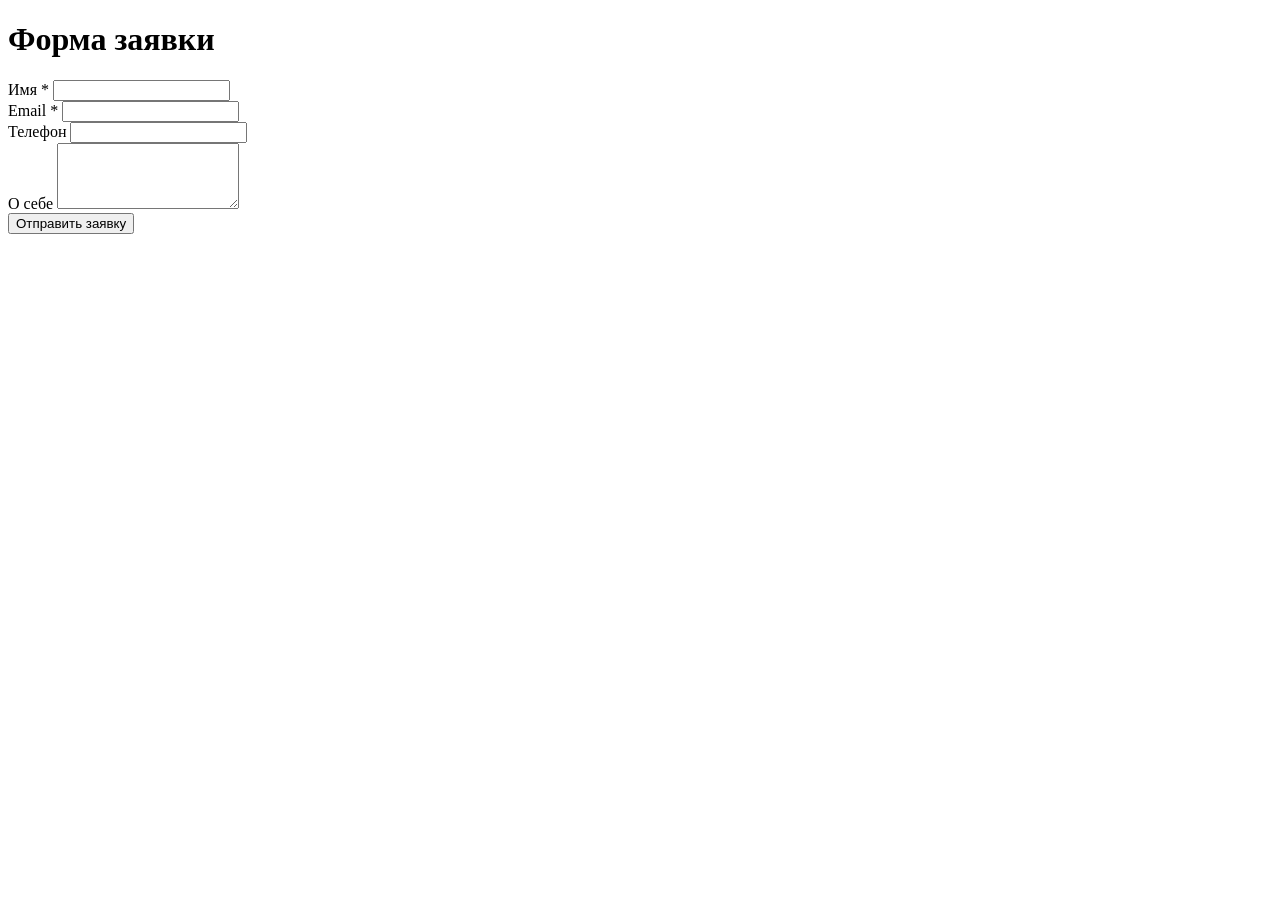
==== index.html @ bee7557e "Update and rename index.php to index.html" ====
<!DOCTYPE html>
<html lang="ru">
<head>
    <meta charset="UTF-8">
    <title>Регистрация</title>
    <link rel="stylesheet" href="css/style.css">
</head>
<body>
    <div class="container">
        <h1>Форма заявки</h1>
        <form id="applicationForm" action="process.php" method="POST">
            <div class="form-group">
                <label for="name">Имя *</label>
                <input type="text" id="name" name="name" required minlength="2">
                <span class="error" id="name-error"></span>
            </div>
            <div class="form-group">
                <label for="email">Email *</label>
                <input type="email" id="email" name="email" required>
                <span class="error" id="email-error"></span>
            </div>
            <div class="form-group">
                <label for="phone">Телефон</label>
                <input type="text" id="phone" name="phone">
                <span class="error" id="phone-error"></span>
            </div>
            <div class="form-group">
                <label for="bio">О себе</label>
                <textarea id="bio" name="bio" rows="4"></textarea>
            </div>
            <button type="submit" id="submitBtn">Отправить заявку</button>
        </form>
        <div id="formMessage"></div>
    </div>
    <script src="js/script.js"></script>
</body>
</html>
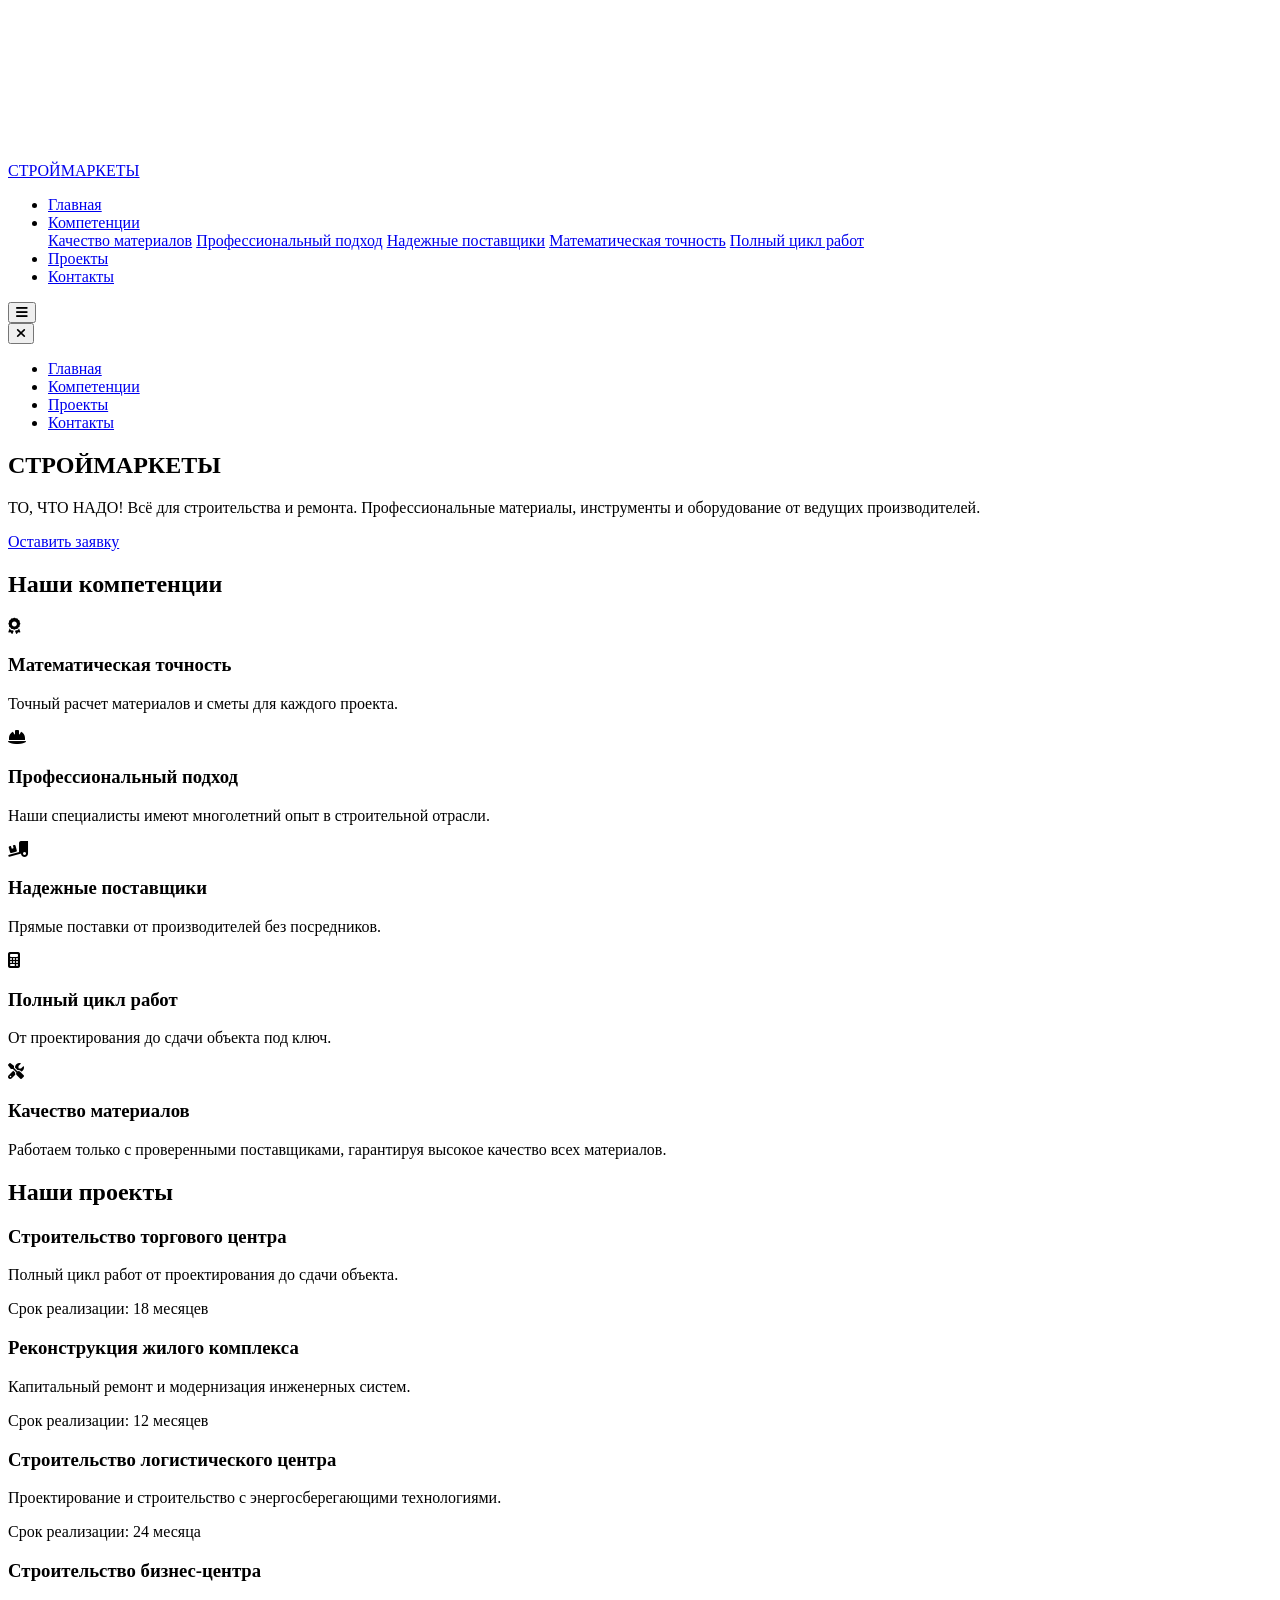
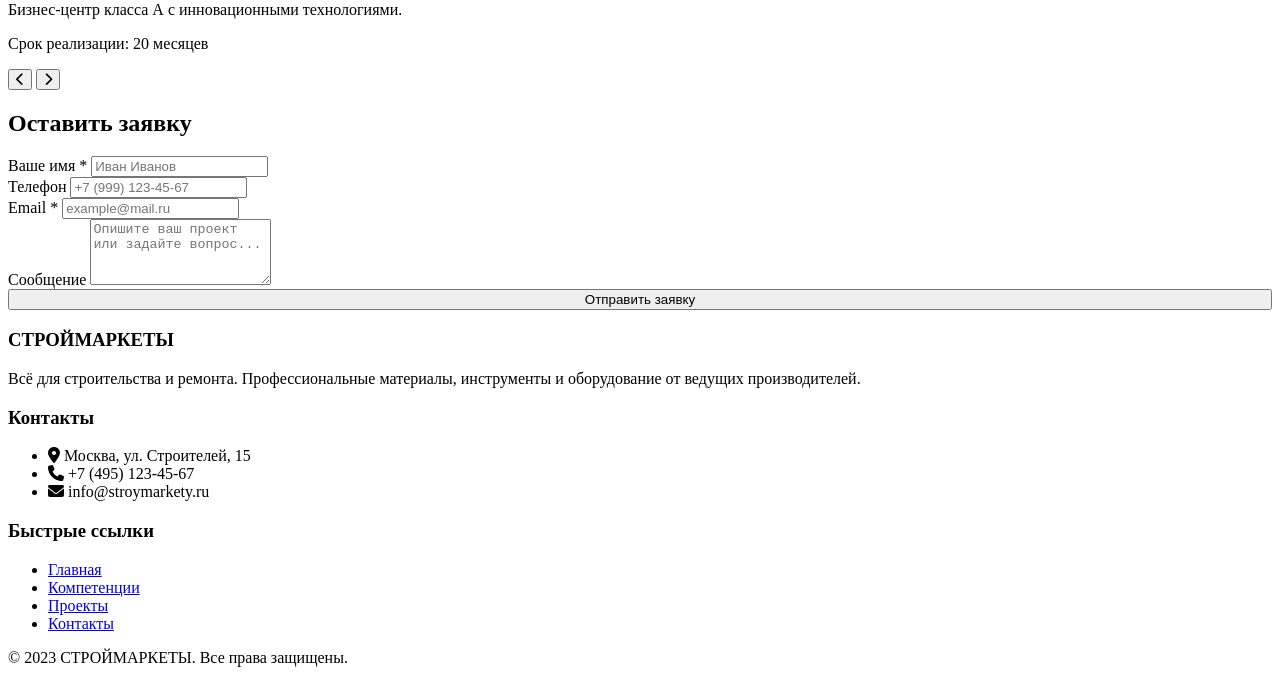
==== commit b323ee68: "Update index.html" ====
--- a/index.html
+++ b/index.html
@@ -1,37 +1,196 @@
 <!DOCTYPE html>
 <html lang="ru">
 <head>
+    <link rel="stylesheet" href="./css/style.css">
     <meta charset="UTF-8">
-    <title>Регистрация</title>
-    <link rel="stylesheet" href="css/style.css">
+    <meta name="viewport" content="width=device-width, initial-scale=1.0">
+    <title>СТРОЙМАРКЕТЫ - ТО, ЧТО НАДО!</title>
+    <link rel="preconnect" href="https://fonts.googleapis.com">
+    <link rel="preconnect" href="https://fonts.gstatic.com" crossorigin>
+    <link href="https://fonts.googleapis.com/css2?family=Montserrat:wght@300;400;500;600;700&display=swap" rel="stylesheet">
+    <link rel="stylesheet" href="https://cdnjs.cloudflare.com/ajax/libs/font-awesome/6.4.0/css/all.min.css">
 </head>
 <body>
-    <div class="container">
-        <h1>Форма заявки</h1>
-        <form id="applicationForm" action="process.php" method="POST">
-            <div class="form-group">
-                <label for="name">Имя *</label>
-                <input type="text" id="name" name="name" required minlength="2">
-                <span class="error" id="name-error"></span>
+
+    <header class="header">
+        <div class="video-background">
+            <video autoplay muted loop playsinline>
+                <source src="video.mp4" type="video/mp4">
+                Ваш браузер не поддерживает видео.
+            </video>
+            <div class="video-overlay"></div>
+        </div>
+
+        <nav class="nav">
+            <a href="#" class="logo">СТРОЙ<span>МАРКЕТЫ</span></a>
+            <ul class="nav-links">
+                <li><a href="#home">Главная</a></li>
+                <li>
+                    <a href="#competencies">Компетенции</a>
+                    <div class="dropdown-menu">
+                        <a href="#competency-5">Качество материалов</a>
+                        <a href="#competency-2">Профессиональный подход</a>
+                        <a href="#competency-3">Надежные поставщики</a>
+                        <a href="#competency-1">Математическая точность</a>
+                        <a href="#competency-4">Полный цикл работ</a>
+                    </div>
+                </li>
+                <li><a href="#slider">Проекты</a></li>
+                <li><a href="#form">Контакты</a></li>
+            </ul>
+            <button class="mobile-menu-btn" id="mobileMenuBtn">
+                <i class="fas fa-bars"></i>
+            </button>
+        </nav>
+
+        <div class="mobile-menu-overlay" id="mobileMenuOverlay"></div>
+        <div class="mobile-menu" id="mobileMenu">
+            <button class="mobile-menu-close" id="mobileMenuClose">
+                <i class="fas fa-times"></i>
+            </button>
+            <ul class="mobile-menu-links">
+                <li><a href="#home">Главная</a></li>
+                <li><a href="#competencies">Компетенции</a></li>
+                <li><a href="#slider">Проекты</a></li>
+                <li><a href="#form">Контакты</a></li>
+            </ul>
+        </div>
+
+        <section class="hero" id="home">
+            <div class="hero-content">
+                <h1>СТРОЙМАРКЕТЫ</h1>
+                <p>ТО, ЧТО НАДО! Всё для строительства и ремонта. Профессиональные материалы, инструменты и оборудование от ведущих производителей.</p>
+                <a href="#form" class="btn">Оставить заявку</a>
             </div>
-            <div class="form-group">
-                <label for="email">Email *</label>
-                <input type="email" id="email" name="email" required>
-                <span class="error" id="email-error"></span>
+        </section>
+    </header>
+
+    <section class="competencies" id="competencies">
+        <div class="container">
+            <h2 class="section-title">Наши компетенции</h2>
+            <div class="competencies-grid">
+                <div class="competency-card" id="competency-1">
+                    <div class="competency-icon"><i class="fas fa-award"></i></div>
+                    <h3>Математическая точность</h3>
+                    <p>Точный расчет материалов и сметы для каждого проекта.</p>
+                </div>
+                <div class="competency-card" id="competency-2">
+                    <div class="competency-icon"><i class="fas fa-hard-hat"></i></div>
+                    <h3>Профессиональный подход</h3>
+                    <p>Наши специалисты имеют многолетний опыт в строительной отрасли.</p>
+                </div>
+                <div class="competency-card" id="competency-3">
+                    <div class="competency-icon"><i class="fas fa-truck-loading"></i></div>
+                    <h3>Надежные поставщики</h3>
+                    <p>Прямые поставки от производителей без посредников.</p>
+                </div>
+                <div class="competency-card" id="competency-4">
+                    <div class="competency-icon"><i class="fas fa-calculator"></i></div>
+                    <h3>Полный цикл работ</h3>
+                    <p>От проектирования до сдачи объекта под ключ.</p>
+                </div>
             </div>
-            <div class="form-group">
-                <label for="phone">Телефон</label>
-                <input type="text" id="phone" name="phone">
-                <span class="error" id="phone-error"></span>
+        </div>
+        <div class="container">
+            <div class="competency-card" id="competency-5">
+                <div class="competency-icon"><i class="fas fa-tools"></i></div>
+                <h3>Качество материалов</h3>
+                <p>Работаем только с проверенными поставщиками, гарантируя высокое качество всех материалов.</p>
             </div>
-            <div class="form-group">
-                <label for="bio">О себе</label>
-                <textarea id="bio" name="bio" rows="4"></textarea>
+        </div>
+    </section>
+
+    <section class="slider-section" id="slider">
+        <div class="container">
+            <h2 class="section-title">Наши проекты</h2>
+            <div class="slider-container">
+                <div class="slider-wrapper">
+                    <div class="slider" id="jquery-slider">
+                        <div class="slide"><div class="slide-content"><h3>Строительство торгового центра</h3><p>Полный цикл работ от проектирования до сдачи объекта.</p><p>Срок реализации: 18 месяцев</p></div></div>
+                        <div class="slide"><div class="slide-content"><h3>Реконструкция жилого комплекса</h3><p>Капитальный ремонт и модернизация инженерных систем.</p><p>Срок реализации: 12 месяцев</p></div></div>
+                        <div class="slide"><div class="slide-content"><h3>Строительство логистического центра</h3><p>Проектирование и строительство с энергосберегающими технологиями.</p><p>Срок реализации: 24 месяца</p></div></div>
+                        <div class="slide"><div class="slide-content"><h3>Строительство бизнес-центра</h3><p>Бизнес-центр класса А с инновационными технологиями.</p><p>Срок реализации: 20 месяцев</p></div></div>
+                    </div>
+                </div>
+                <div class="slider-nav">
+                    <button class="slider-btn" id="prevBtn"><i class="fas fa-chevron-left"></i></button>
+                    <button class="slider-btn" id="nextBtn"><i class="fas fa-chevron-right"></i></button>
+                </div>
+                <div class="slider-dots" id="sliderDots"></div>
             </div>
-            <button type="submit" id="submitBtn">Отправить заявку</button>
-        </form>
-        <div id="formMessage"></div>
-    </div>
-    <script src="js/script.js"></script>
+        </div>
+    </section>
+
+    <section class="form-section" id="form">
+        <div class="container">
+            <div class="form-container">
+                <h2 class="form-title">Оставить заявку</h2>
+                <div class="form-message" id="formMessage"></div>
+                <!-- action для фоллбека без JS -->
+                <form id="contactForm" action="process.php" method="POST">
+                    <div class="form-group">
+                        <label for="name">Ваше имя *</label>
+                        <input type="text" id="name" name="name" class="form-control" required placeholder="Иван Иванов">
+                        <span class="error" id="name-error" style="color:red;display:none;"></span>
+                    </div>
+                    <div class="form-group">
+                        <label for="phone">Телефон</label>
+                        <input type="tel" id="phone" name="phone" class="form-control" placeholder="+7 (999) 123-45-67">
+                        <span class="error" id="phone-error" style="color:red;display:none;"></span>
+                    </div>
+                    <div class="form-group">
+                        <label for="email">Email *</label>
+                        <input type="email" id="email" name="email" class="form-control" required placeholder="example@mail.ru">
+                        <span class="error" id="email-error" style="color:red;display:none;"></span>
+                    </div>
+                    <div class="form-group">
+                        <label for="bio">Сообщение</label>
+                        <textarea id="bio" name="bio" class="form-control" rows="4" placeholder="Опишите ваш проект или задайте вопрос..."></textarea>
+                        <span class="error" id="bio-error" style="color:red;display:none;"></span>
+                    </div>
+                    <button type="submit" class="btn" style="width: 100%;" id="submitBtn">
+                        <span id="submitText">Отправить заявку</span>
+                        <span id="submitSpinner" style="display: none;">
+                            <i class="fas fa-spinner fa-spin"></i> Отправка...
+                        </span>
+                    </button>
+                </form>
+            </div>
+        </div>
+    </section>
+
+    <footer class="footer">
+        <div class="container">
+            <div class="footer-content">
+                <div class="footer-column">
+                    <h3>СТРОЙМАРКЕТЫ</h3>
+                    <p>Всё для строительства и ремонта. Профессиональные материалы, инструменты и оборудование от ведущих производителей.</p>
+                </div>
+                <div class="footer-column">
+                    <h3>Контакты</h3>
+                    <ul class="footer-links">
+                        <li><i class="fas fa-map-marker-alt"></i> Москва, ул. Строителей, 15</li>
+                        <li><i class="fas fa-phone"></i> +7 (495) 123-45-67</li>
+                        <li><i class="fas fa-envelope"></i> info@stroymarkety.ru</li>
+                    </ul>
+                </div>
+                <div class="footer-column">
+                    <h3>Быстрые ссылки</h3>
+                    <ul class="footer-links">
+                        <li><a href="#home">Главная</a></li>
+                        <li><a href="#competencies">Компетенции</a></li>
+                        <li><a href="#slider">Проекты</a></li>
+                        <li><a href="#form">Контакты</a></li>
+                    </ul>
+                </div>
+            </div>
+            <div class="copyright">
+                <p>&copy; 2023 СТРОЙМАРКЕТЫ. Все права защищены.</p>
+            </div>
+        </div>
+    </footer>
+
+    <script src="https://code.jquery.com/jquery-3.6.0.min.js"></script>
+    <script src="./js/script.js"></script>
 </body>
 </html>
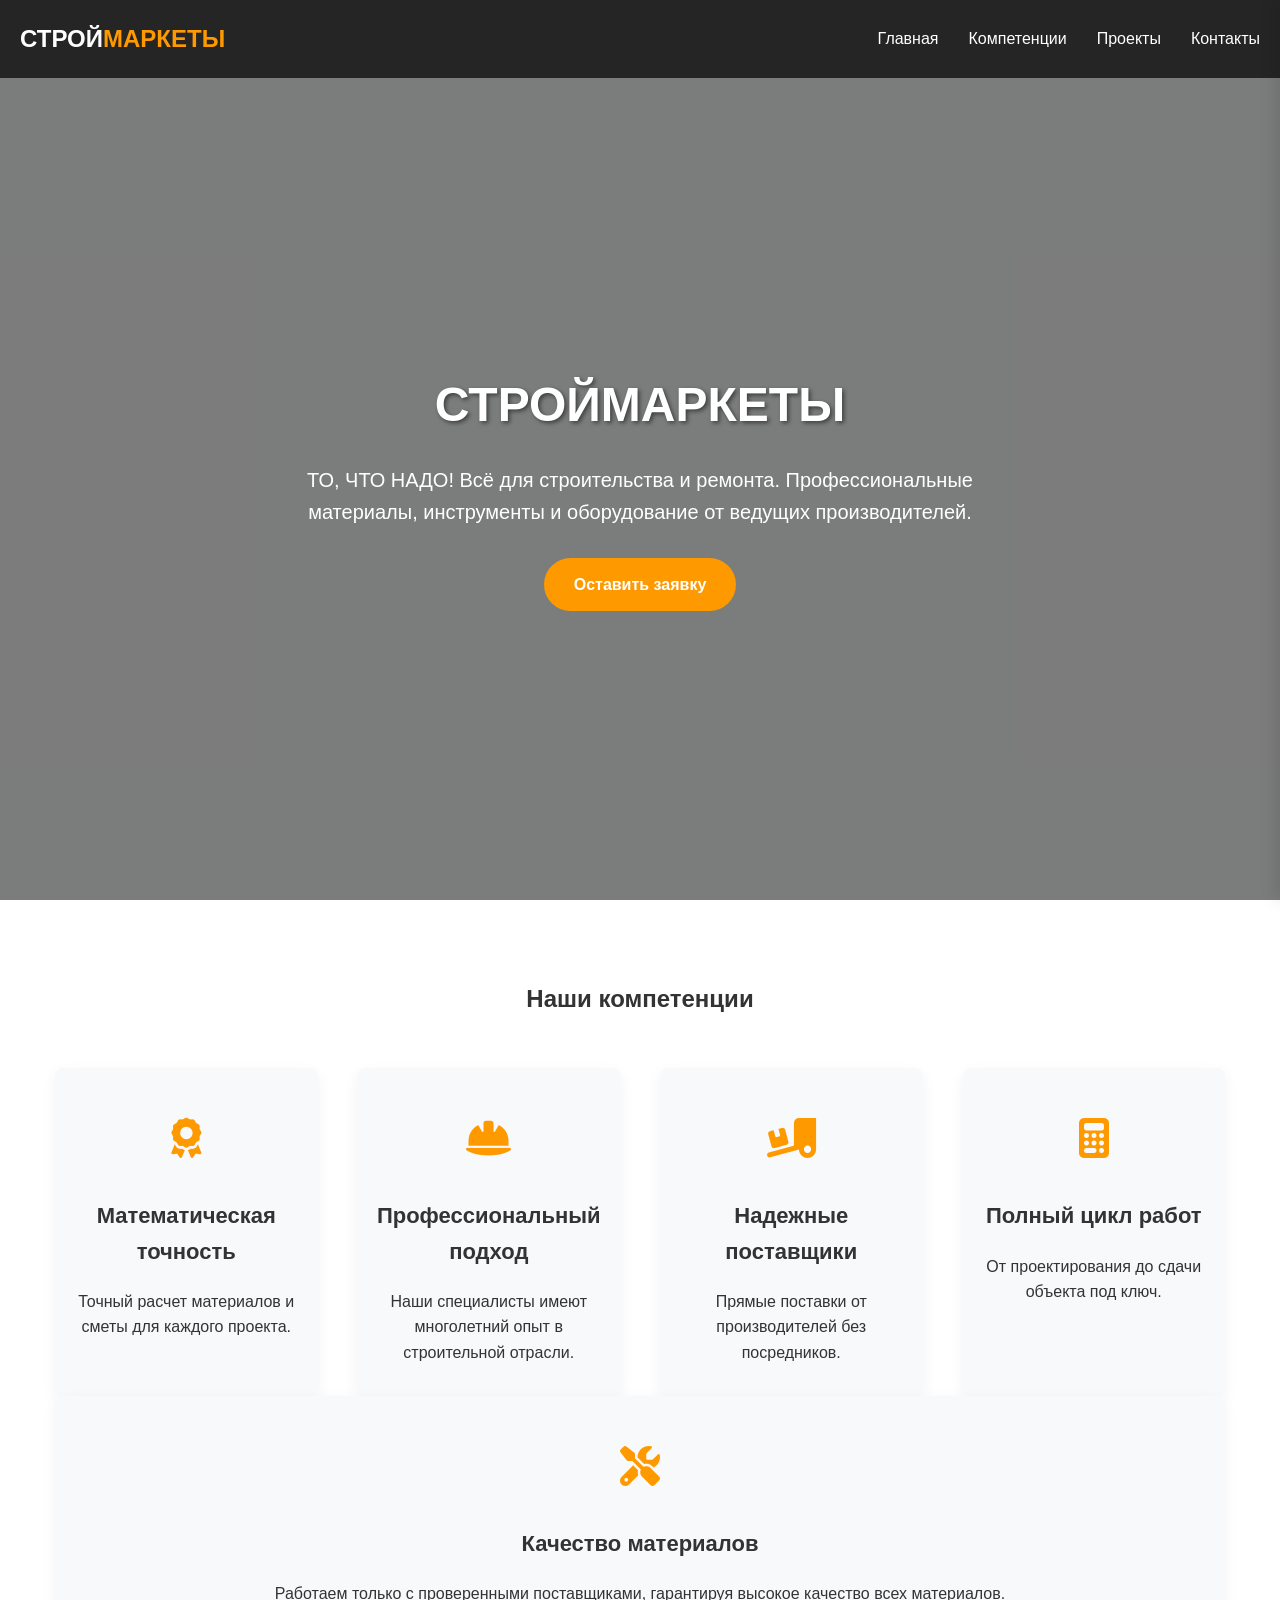
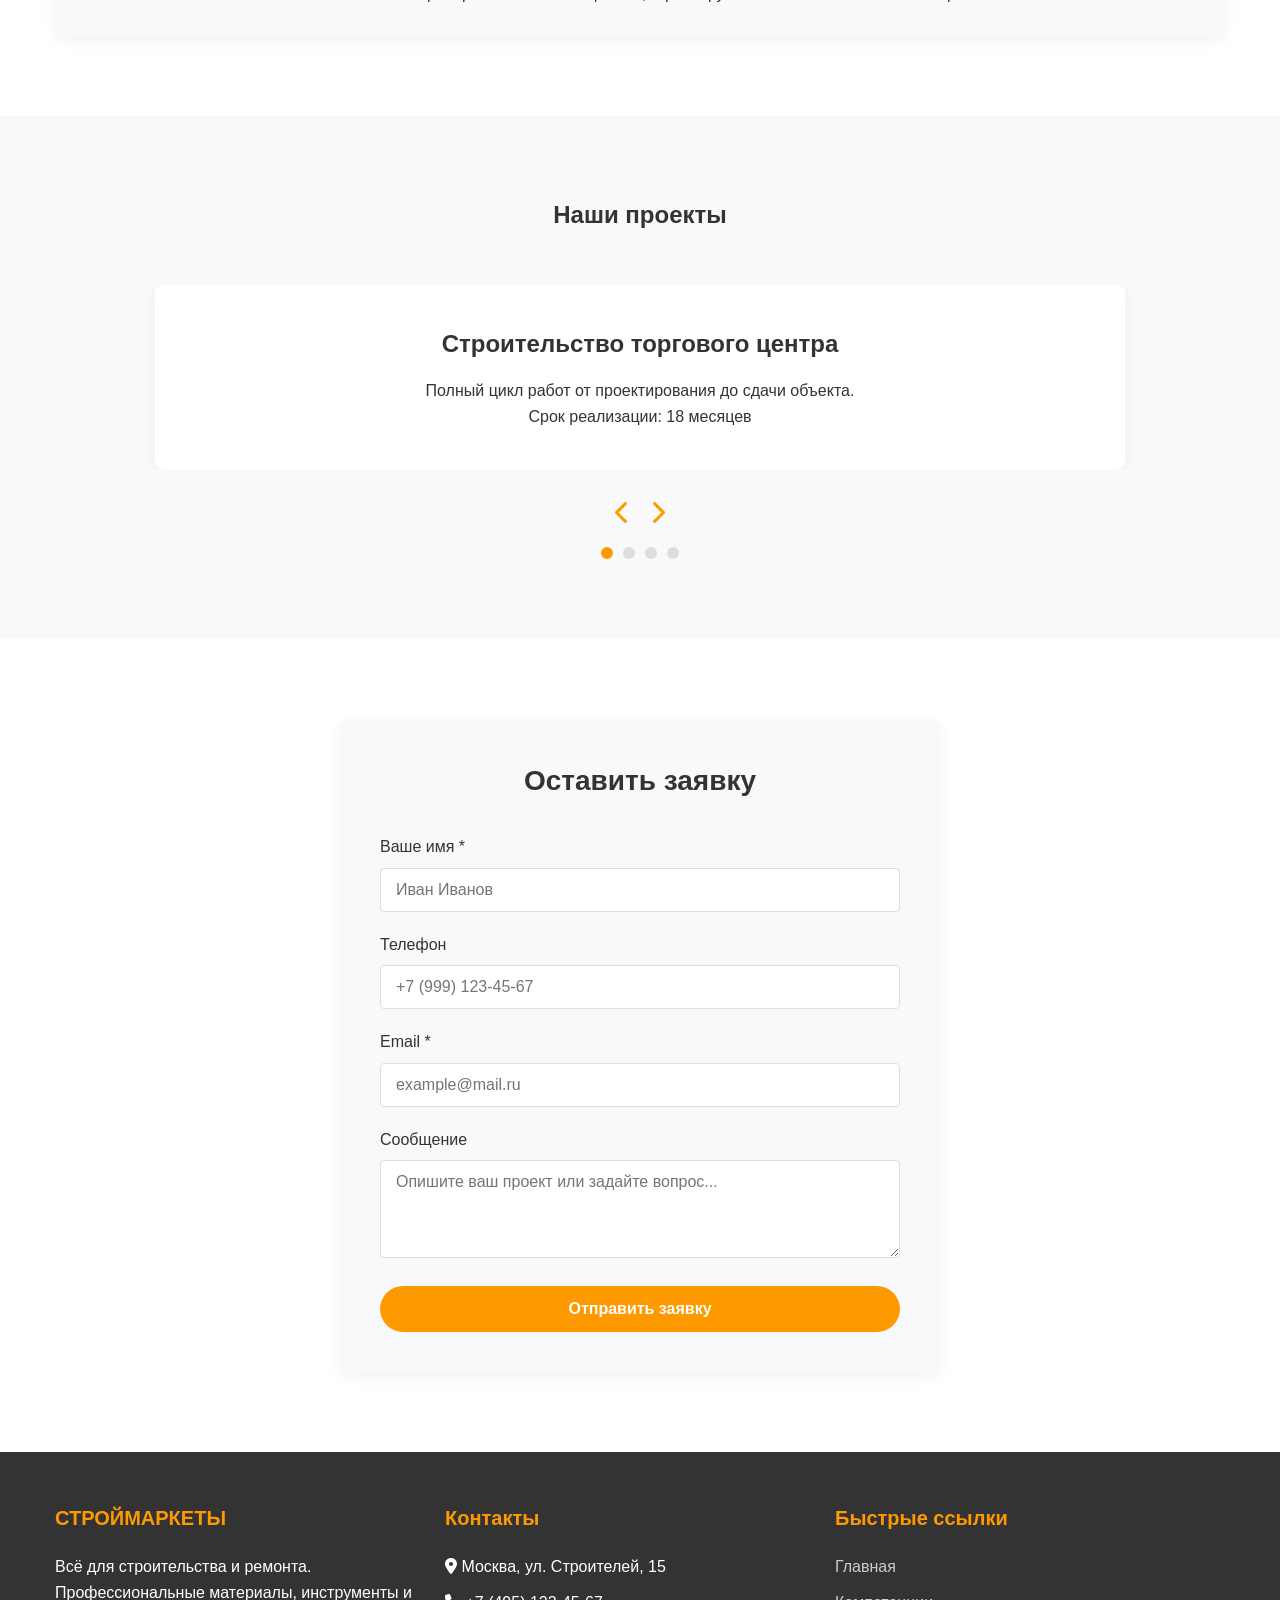
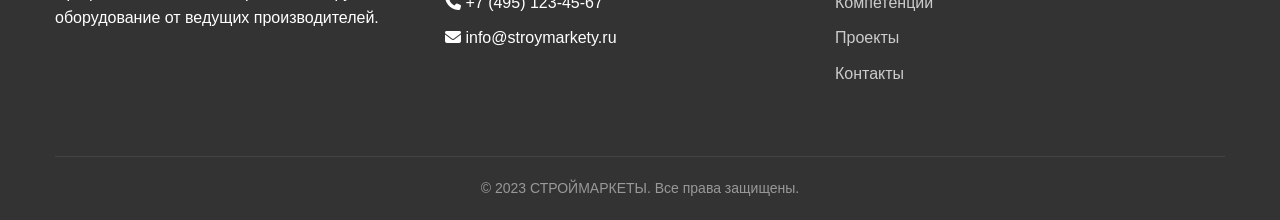
==== commit 0f7aaf9b: "Update index.html" ====
--- a/index.html
+++ b/index.html
@@ -15,7 +15,7 @@
     <header class="header">
         <div class="video-background">
             <video autoplay muted loop playsinline>
-                <source src="video.mp4" type="video/mp4">
+                <source src="./mov/video.mp4" type="video/mp4">
                 Ваш браузер не поддерживает видео.
             </video>
             <div class="video-overlay"></div>
--- a/css/style.css
+++ b/css/style.css
@@ -0,0 +1,582 @@
+* {
+            margin: 0;
+            padding: 0;
+            box-sizing: border-box;
+        }
+
+        /* Базовые стили */
+        body {
+            font-family: 'Montserrat', sans-serif;
+            line-height: 1.6;
+            color: #333;
+            background-color: #f8f9fa;
+        }
+
+        .container {
+            width: 100%;
+            max-width: 1200px;
+            margin: 0 auto;
+            padding: 0 15px;
+        }
+
+        /* Шапка с видео-фоном */
+        .header {
+            position: relative;
+            height: 100vh;
+            min-height: 600px;
+            overflow: hidden;
+            display: flex;
+            flex-direction: column;
+        }
+
+        .video-background {
+            position: absolute;
+            top: 0;
+            left: 0;
+            width: 100%;
+            height: 100%;
+            z-index: -1;
+        }
+
+        .video-background video {
+            width: 100%;
+            height: 100%;
+            object-fit: cover;
+        }
+
+        .video-overlay {
+            position: absolute;
+            top: 0;
+            left: 0;
+            width: 100%;
+            height: 100%;
+            background: rgba(0, 0, 0, 0.5);
+            z-index: -1;
+        }
+
+        /* Навигация */
+        .nav {
+            display: flex;
+            justify-content: space-between;
+            align-items: center;
+            padding: 20px ;
+            background-color: rgba(0, 0, 0, 0.7);
+            position: relative;
+            z-index: 100;
+        }
+
+        .logo {
+            font-size: 24px;
+            font-weight: 700;
+            color: #fff;
+            text-decoration: none;
+            display: flex;
+            align-items: center;
+        }
+
+        .logo span {
+            color: #ff9900;
+        }
+
+        .nav-links {
+            display: flex;
+            list-style: none;
+        }
+
+        .nav-links li {
+            position: relative;
+            margin-left: 30px;
+        }
+
+        .nav-links a {
+            color: #fff;
+            text-decoration: none;
+            font-weight: 500;
+            transition: color 0.3s;
+        }
+
+        .nav-links a:hover {
+            color: #ff9900;
+        }
+
+        /* Выпадающее меню для десктопа */
+        .dropdown-menu {
+            position: absolute;
+            top: 100%;
+            left: 0;
+            background-color: #fff;
+            min-width: 200px;
+            box-shadow: 0 8px 16px rgba(0,0,0,0.1);
+            border-radius: 4px;
+            opacity: 0;
+            visibility: hidden;
+            transform: translateY(10px);
+            transition: all 0.3s ease;
+            z-index: 1000;
+        }
+
+        .nav-links li:hover .dropdown-menu {
+            opacity: 1;
+            visibility: visible;
+            transform: translateY(0);
+        }
+
+        .dropdown-menu a {
+            color: #333;
+            display: block;
+            padding: 12px 20px;
+            border-bottom: 1px solid #eee;
+        }
+
+        .dropdown-menu a:hover {
+            background-color: #f5f5f5;
+            color: #ff9900;
+        }
+
+        /* Мобильное меню */
+        .mobile-menu-btn {
+            display: none;
+            background: none;
+            border: none;
+            color: #fff;
+            font-size: 24px;
+            cursor: pointer;
+        }
+
+        .mobile-menu {
+            position: fixed;
+            top: 0;
+            right: -300px;
+            width: 300px;
+            height: 100%;
+            background-color: #fff;
+            box-shadow: -5px 0 15px rgba(0,0,0,0.1);
+            transition: right 0.3s ease;
+            z-index: 1001;
+            padding: 80px 20px 20px;
+            overflow-y: auto;
+        }
+
+        .mobile-menu.active {
+            right: 0;
+        }
+
+        .mobile-menu-close {
+            position: absolute;
+            top: 20px;
+            right: 20px;
+            background: none;
+            border: none;
+            font-size: 24px;
+            cursor: pointer;
+            color: #333;
+        }
+
+        .mobile-menu-links {
+            list-style: none;
+        }
+
+        .mobile-menu-links li {
+            margin-bottom: 15px;
+        }
+
+        .mobile-menu-links a {
+            color: #333;
+            text-decoration: none;
+            font-weight: 500;
+            display: block;
+            padding: 10px 0;
+            border-bottom: 1px solid #eee;
+        }
+
+        .mobile-menu-overlay {
+            position: fixed;
+            top: 0;
+            left: 0;
+            width: 100%;
+            height: 100%;
+            background-color: rgba(0,0,0,0.5);
+            z-index: 1000;
+            opacity: 0;
+            visibility: hidden;
+            transition: all 0.3s ease;
+        }
+
+        .mobile-menu-overlay.active {
+            opacity: 1;
+            visibility: visible;
+        }
+
+        /* Герой-секция */
+        .hero {
+            flex: 1;
+            display: flex;
+            align-items: center;
+            justify-content: center;
+            text-align: center;
+            color: #fff;
+            padding: 0 20px;
+        }
+
+        .hero-content h1 {
+            font-size: 48px;
+            margin-bottom: 20px;
+            text-shadow: 2px 2px 4px rgba(0,0,0,0.5);
+        }
+
+        .hero-content p {
+            font-size: 20px;
+            margin-bottom: 30px;
+            max-width: 700px;
+            margin-left: auto;
+            margin-right: auto;
+        }
+
+        .btn {
+            display: inline-block;
+            background-color: #ff9900;
+            color: #fff;
+            padding: 14px 30px;
+            border-radius: 30px;
+            text-decoration: none;
+            font-weight: 600;
+            transition: background-color 0.3s;
+            border: none;
+            cursor: pointer;
+            font-size: 16px;
+        }
+
+        .btn:hover {
+            background-color: #e68a00;
+        }
+
+        /* Секция с компетенциями */
+        .competencies {
+            padding: 80px 0;
+            background-color: #fff;
+        }
+
+        .section-title {
+            text-align: center;
+            font-size: 36x;
+            margin-bottom: 50px;
+            color: #333;
+        }
+
+        .competencies-grid {
+            display: grid;
+            grid-template-columns: repeat(auto-fill, minmax(255px, 1fr));
+            gap: 40px;
+            justify-items: center;
+        }
+
+        .competency-card {
+            background-color: #f8f9fa;
+            border-radius: 8px;
+            padding: 30px 20px;
+            text-align: center;
+            box-shadow: 0 5px 15px rgba(0,0,0,0.05);
+            transition: transform 0.3s, box-shadow 0.3s;
+        }
+
+        .competency-card:hover {
+            transform: translateY(-10px);
+            box-shadow: 0 15px 30px rgba(0,0,0,0.1);
+        }
+
+        .competency-icon {
+            font-size: 40px;
+            color: #ff9900;
+            margin-bottom: 20px;
+            height: 80px;
+            display: flex;
+            align-items: center;
+            justify-content: center;
+        }
+
+        .competency-card h3 {
+            font-size: 22px;
+            margin-bottom: 20px;
+        }
+
+        /* Слайдер */
+        .slider-section {
+            padding: 80px 0;
+            background-color: #f8f9fa;
+        }
+
+        .slider-container {
+            position: relative;
+            max-width: 1000px;
+            margin: 0 auto;
+            overflow: hidden;
+        }
+
+        .slider-wrapper {
+            position: relative;
+            overflow: hidden;
+        }
+
+        .slider {
+            display: flex;
+            transition: transform 0.5s ease;
+        }
+
+        .slide {
+            min-width: 100%;
+            padding: 0 15px;
+        }
+
+        .slide-content {
+            background-color: #fff;
+            border-radius: 8px;
+            padding: 40px;
+            box-shadow: 0 5px 15px rgba(0,0,0,0.05);
+            text-align: center;
+        }
+
+        .slide-content h3 {
+            font-size: 24px;
+            margin-bottom: 15px;
+            color: #333;
+        }
+
+        .slider-nav {
+            display: flex;
+            justify-content: center;
+            margin-top: 30px;
+        }
+
+        .slider-btn {
+            background: none;
+            border: none;
+            font-size: 24px;
+            color: #ff9900;
+            cursor: pointer;
+            margin: 0 10px;
+            transition: color 0.3s;
+        }
+
+        .slider-btn:hover {
+            color: #e68a00;
+        }
+
+        .slider-dots {
+            display: flex;
+            justify-content: center;
+            margin-top: 20px;
+        }
+
+        .dot {
+            width: 12px;
+            height: 12px;
+            border-radius: 50%;
+            background-color: #ddd;
+            margin: 0 5px;
+            cursor: pointer;
+            transition: background-color 0.3s;
+        }
+
+        .dot.active {
+            background-color: #ff9900;
+        }
+
+        /* Форма */
+        .form-section {
+            padding: 80px 0;
+            background-color: #fff;
+        }
+
+        .form-container {
+            max-width: 600px;
+            margin: 0 auto;
+            background-color: #f8f9fa;
+            border-radius: 8px;
+            padding: 40px;
+            box-shadow: 0 5px 15px rgba(0,0,0,0.05);
+        }
+
+        .form-title {
+            text-align: center;
+            font-size: 28px;
+            margin-bottom: 30px;
+            color: #333;
+        }
+
+        .form-group {
+            margin-bottom: 20px;
+        }
+
+        .form-group label {
+            display: block;
+            margin-bottom: 8px;
+            font-weight: 500;
+        }
+
+        .form-control {
+            width: 100%;
+            padding: 12px 15px;
+            border: 1px solid #ddd;
+            border-radius: 4px;
+            font-family: 'Montserrat', sans-serif;
+            font-size: 16px;
+        }
+
+        .form-control:focus {
+            outline: none;
+            border-color: #ff9900;
+        }
+
+        .form-message {
+            padding: 15px;
+            border-radius: 4px;
+            margin-bottom: 20px;
+            text-align: center;
+            display: none;
+        }
+
+        .form-message.success {
+            background-color: #d4edda;
+            color: #155724;
+            display: block;
+        }
+
+        .form-message.error {
+            background-color: #f8d7da;
+            color: #721c24;
+            display: block;
+        }
+
+        /* Футер */
+        .footer {
+            background-color: #333;
+            color: #fff;
+            padding: 50px 0 20px;
+        }
+
+        .footer-content {
+            display: flex;
+            flex-wrap: wrap;
+            justify-content: space-between;
+            margin-bottom: 30px;
+        }
+
+        .footer-column {
+            flex: 1;
+            min-width: 250px;
+            margin-bottom: 30px;
+            padding-right: 20px;
+        }
+
+        .footer-column h3 {
+            font-size: 20px;
+            margin-bottom: 20px;
+            color: #ff9900;
+        }
+
+        .footer-links {
+            list-style: none;
+        }
+
+        .footer-links li {
+            margin-bottom: 10px;
+        }
+
+        .footer-links a {
+            color: #ccc;
+            text-decoration: none;
+            transition: color 0.3s;
+        }
+
+        .footer-links a:hover {
+            color: #ff9900;
+        }
+
+        .copyright {
+            text-align: center;
+            padding-top: 20px;
+            border-top: 1px solid #444;
+            color: #999;
+            font-size: 14px;
+        }
+
+        /* Адаптивность */
+        @media (max-width: 992px) {
+            .hero-content h1 {
+                font-size: 40px;
+            }
+            
+            .competencies-grid {
+                grid-template-columns: repeat(2, 1fr);
+            }
+        }
+
+        @media (max-width: 768px) {
+            .nav-links {
+                display: none;
+            }
+            
+            .mobile-menu-btn {
+                display: block;
+            }
+            
+            .hero-content h1 {
+                font-size: 32px;
+            }
+            
+            .hero-content p {
+                font-size: 18px;
+            }
+            
+            .section-title {
+                font-size: 28px;
+            }
+            
+            .competencies-grid {
+                grid-template-columns: 1fr;
+            }
+            
+            .slide-content {
+                padding: 30px 20px;
+            }
+            
+            .form-container {
+                padding: 30px 20px;
+            }
+        }
+
+        @media (max-width: 576px) {
+            .hero-content h1 {
+                font-size: 28px;
+            }
+            
+            .footer-content {
+                flex-direction: column;
+            }
+            
+            .footer-column {
+                padding-right: 0;
+            }
+            /* Стили для индикатора загрузки */
+            #submitSpinner {
+                margin-left: 8px;
+            }
+
+            .btn:disabled {
+                opacity: 0.7;
+                cursor: not-allowed;
+            }
+
+            /* Дополнительные стили для сообщений формы */
+            .form-message.info {
+                background-color: #d1ecf1;
+                color: #0c5460;
+                border: 1px solid #bee5eb;
+            }
+
+            .form-message.warning {
+                background-color: #fff3cd;
+                color: #856404;
+                border: 1px solid #ffeaa7;
+            }
+}
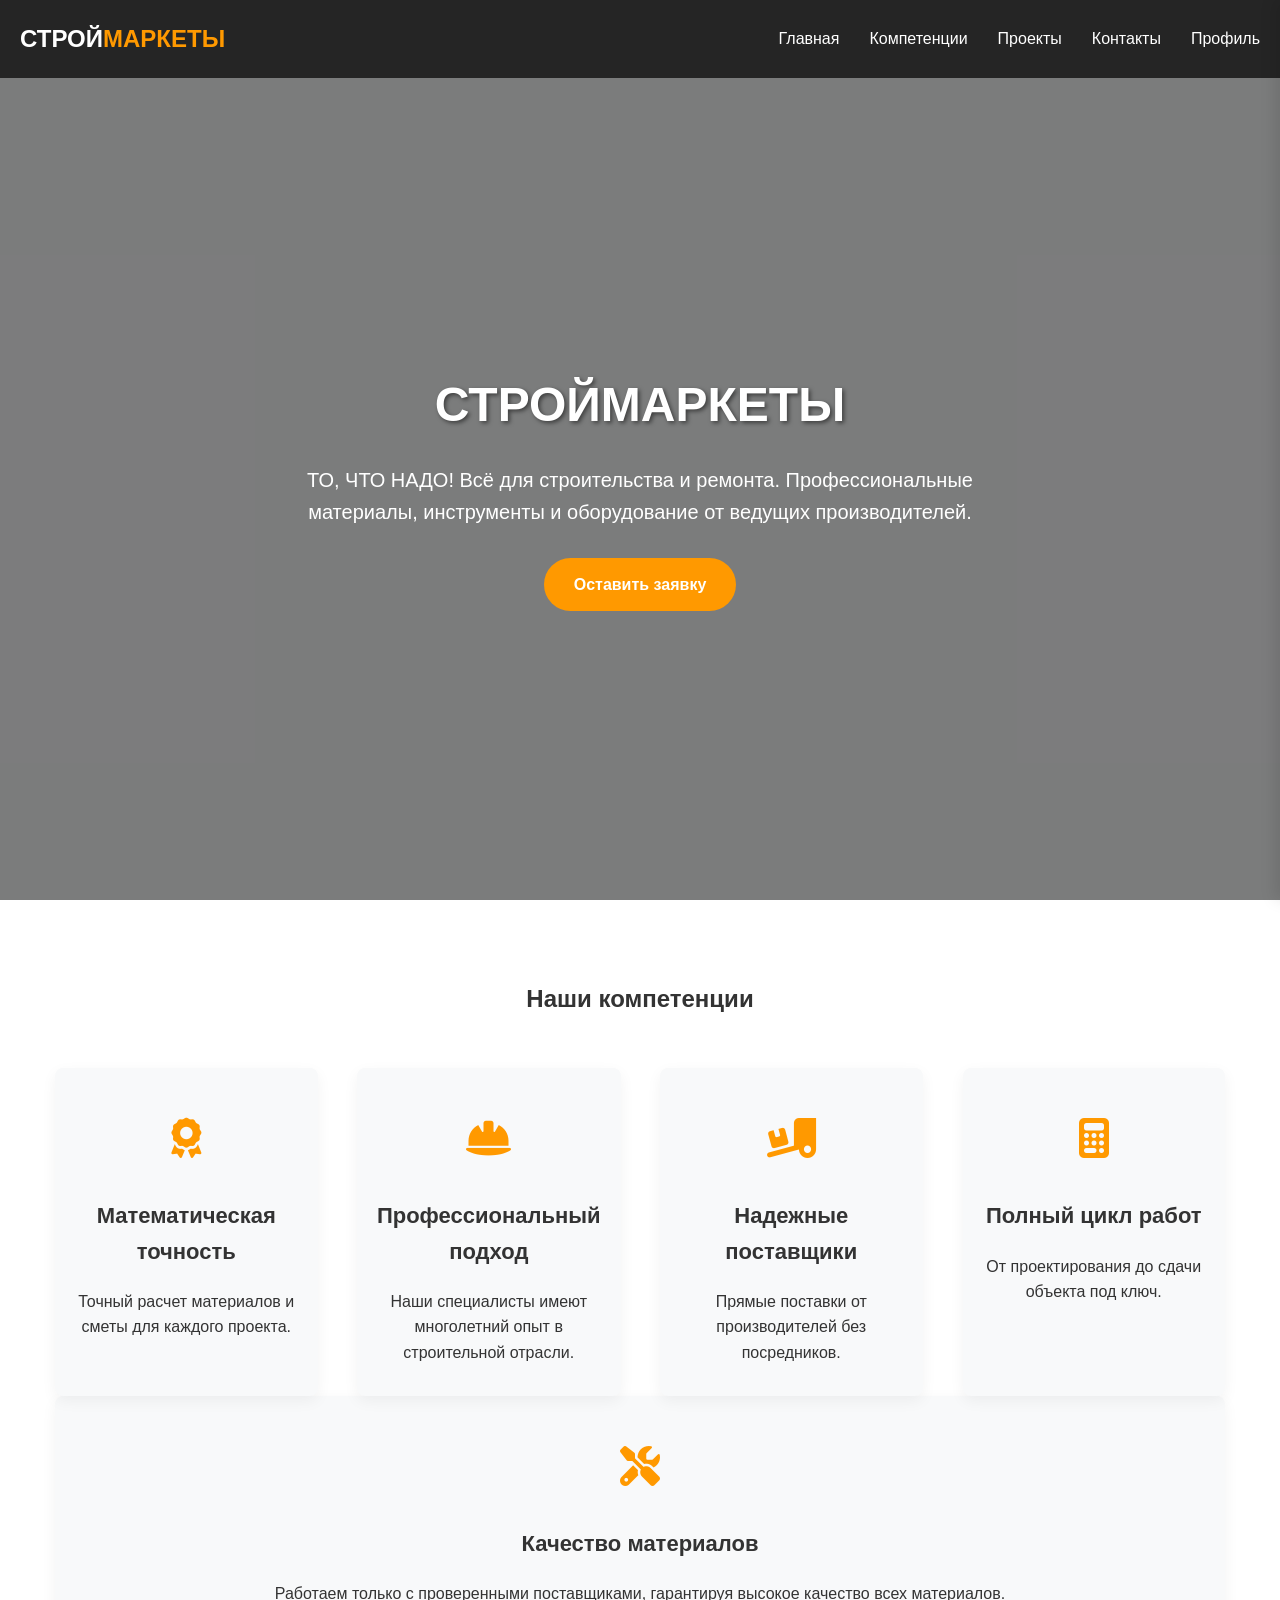
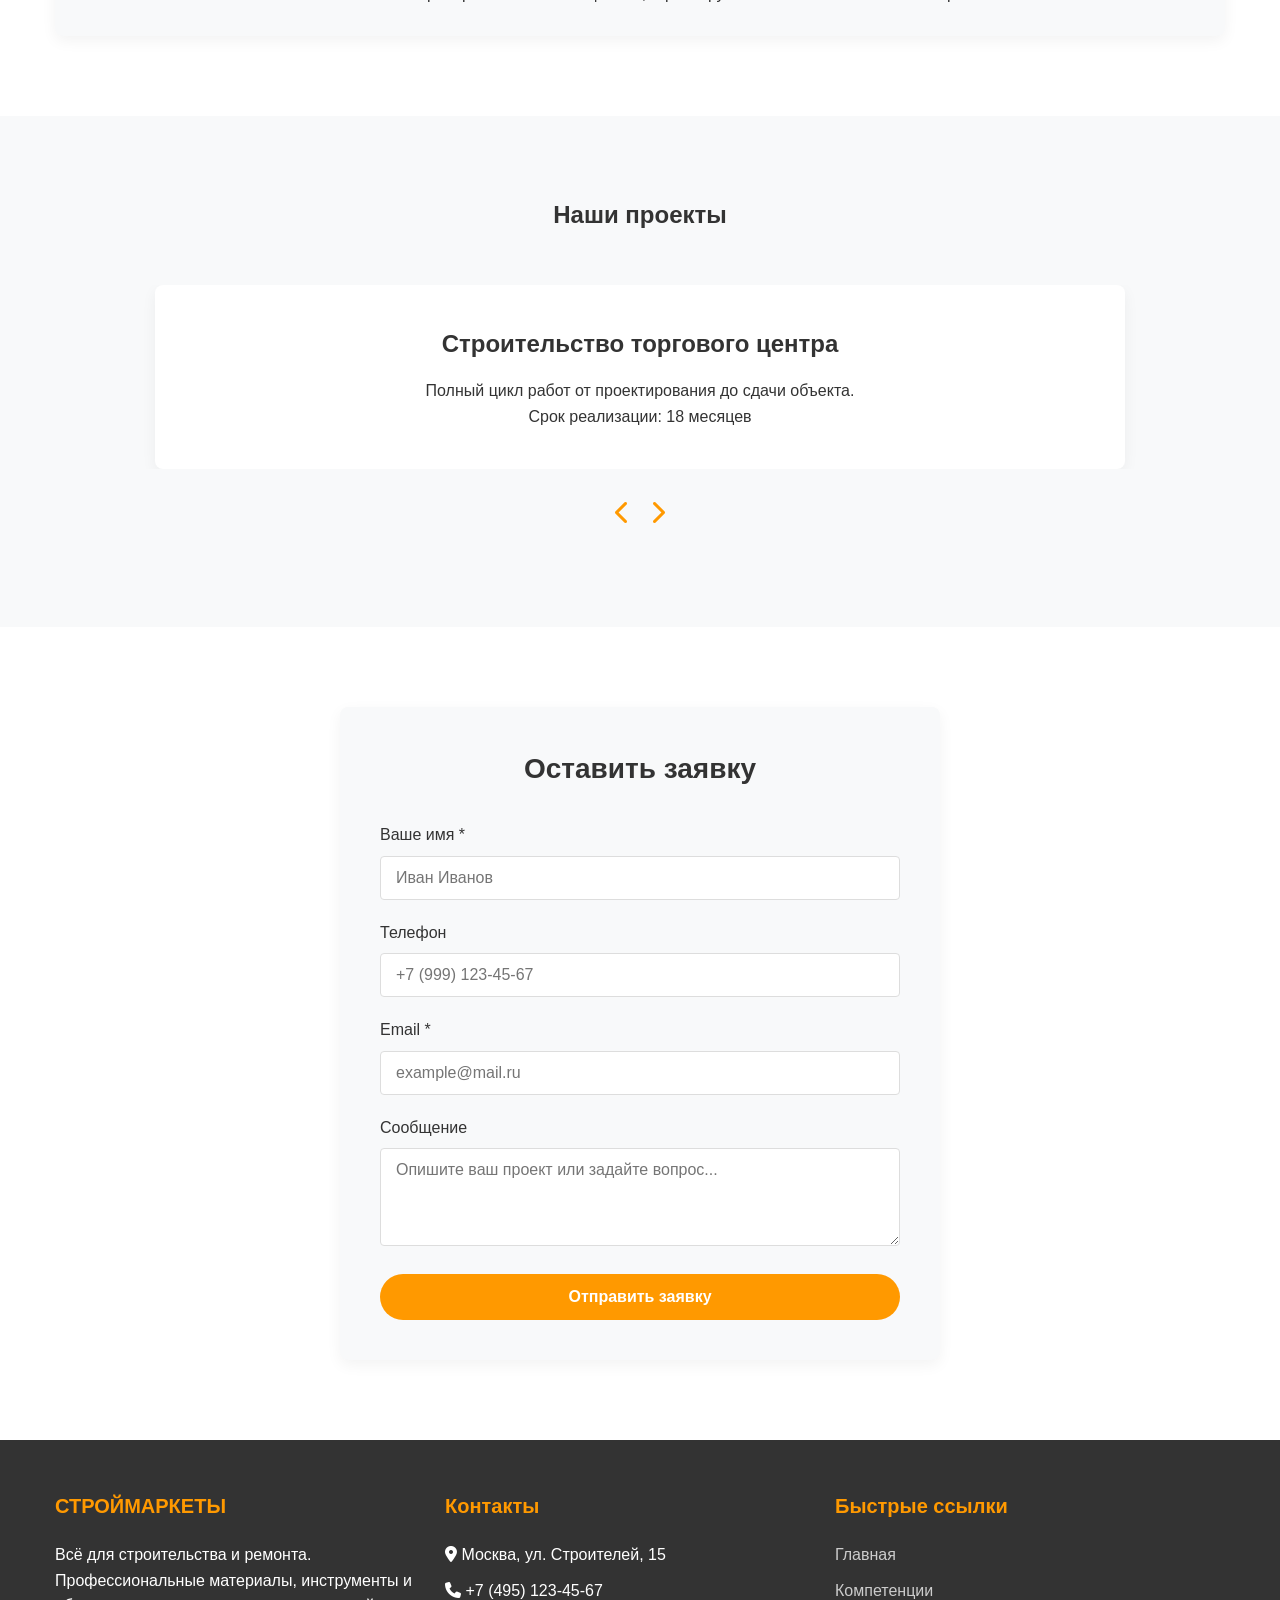
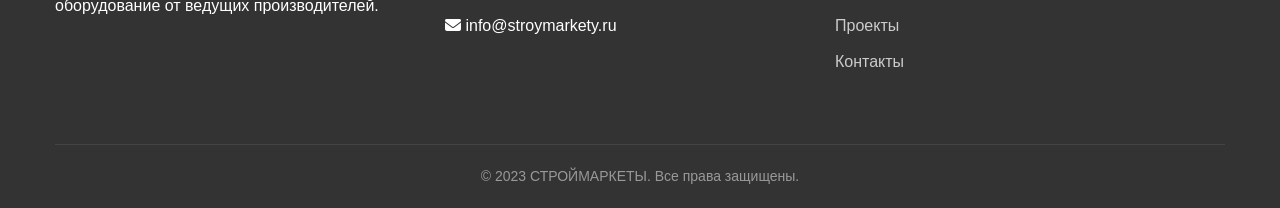
==== commit c66257dc: "Update index.html" ====
--- a/index.html
+++ b/index.html
@@ -37,6 +37,7 @@
                 </li>
                 <li><a href="#slider">Проекты</a></li>
                 <li><a href="#form">Контакты</a></li>
+                 <li><a href="login.html">Профиль</a></li>
             </ul>
             <button class="mobile-menu-btn" id="mobileMenuBtn">
                 <i class="fas fa-bars"></i>
@@ -53,6 +54,7 @@
                 <li><a href="#competencies">Компетенции</a></li>
                 <li><a href="#slider">Проекты</a></li>
                 <li><a href="#form">Контакты</a></li>
+                <li><a href="login.html">Профиль</a></li>
             </ul>
         </div>
 
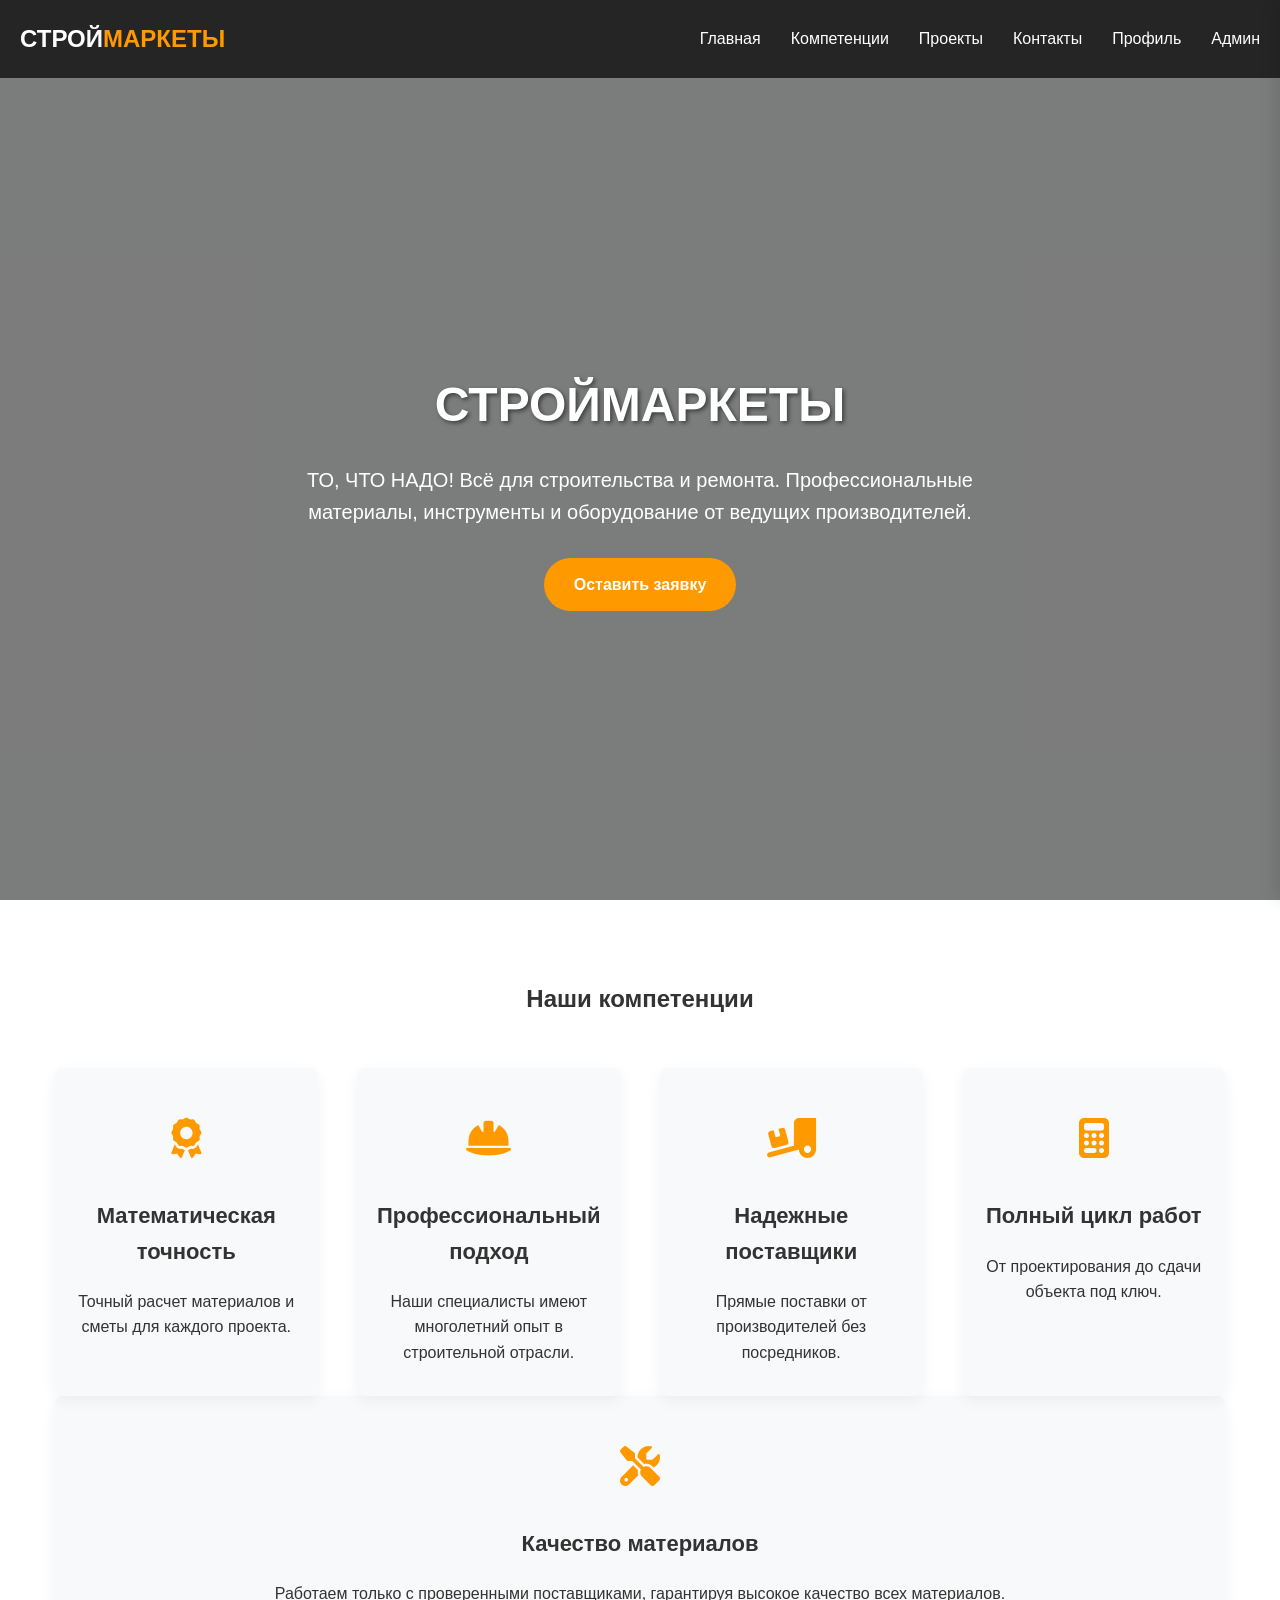
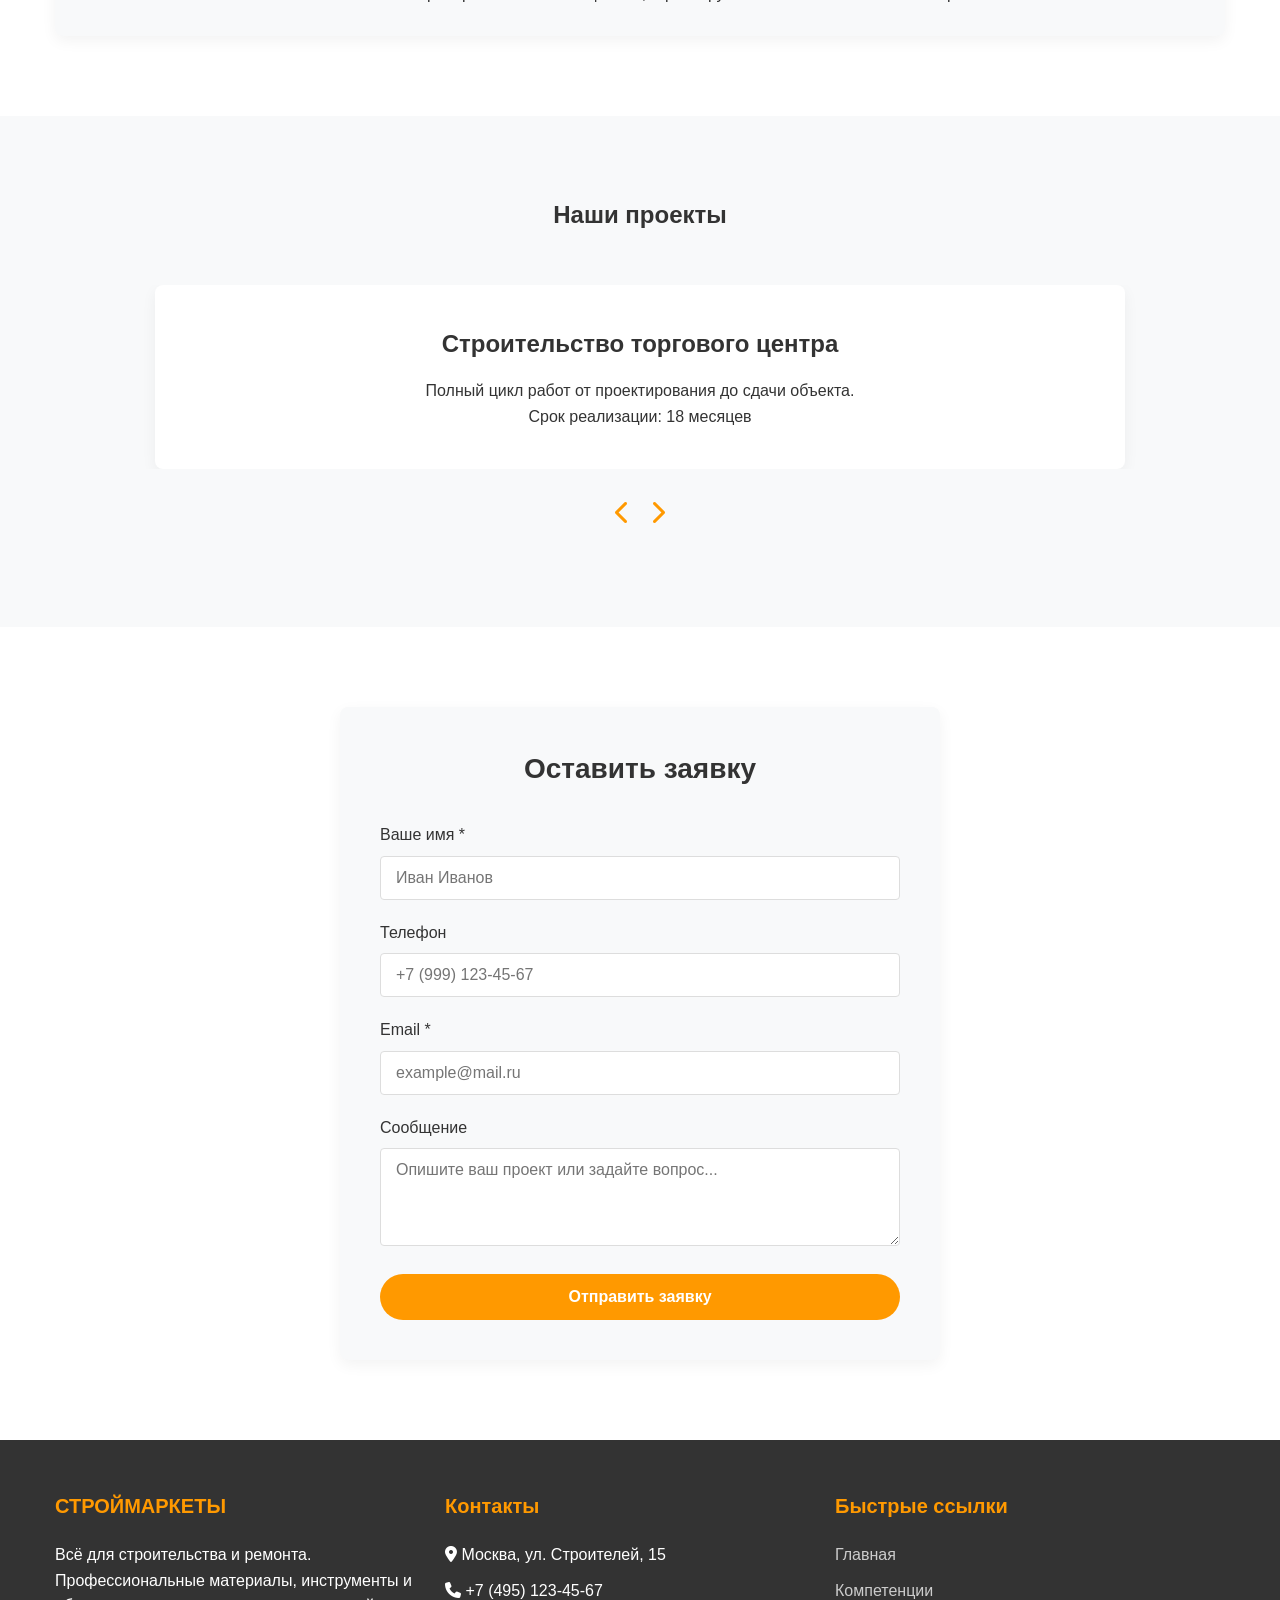
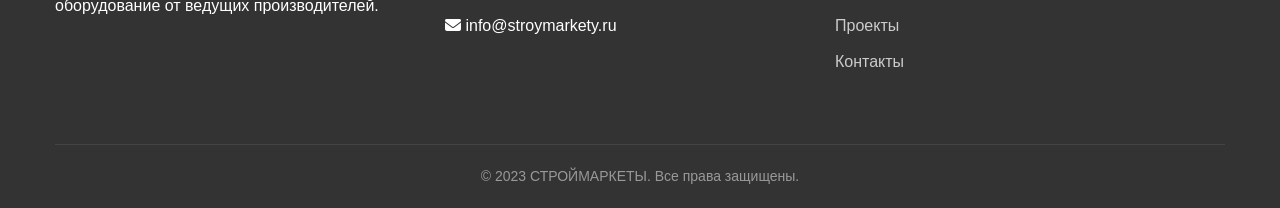
==== commit 68577ac2: "Update index.html" ====
--- a/index.html
+++ b/index.html
@@ -37,7 +37,8 @@
                 </li>
                 <li><a href="#slider">Проекты</a></li>
                 <li><a href="#form">Контакты</a></li>
-                 <li><a href="login.html">Профиль</a></li>
+                <li><a href="login.html">Профиль</a></li>
+                <li><a href="admin.html">Админ</a></li>
             </ul>
             <button class="mobile-menu-btn" id="mobileMenuBtn">
                 <i class="fas fa-bars"></i>
--- a/css/style.css
+++ b/css/style.css
@@ -579,4 +579,42 @@
                 color: #856404;
                 border: 1px solid #ffeaa7;
             }
-}
+            /* Админ-панель */
+.admin-table {
+    width: 100%;
+    border-collapse: collapse;
+    margin-top: 20px;
+    font-size: 14px;
+}
+.admin-table th, .admin-table td {
+    padding: 12px 10px;
+    text-align: left;
+    border-bottom: 1px solid #ddd;
+}
+.admin-table th {
+    background-color: #f2f2f2;
+    font-weight: 600;
+    color: #333;
+}
+.admin-table tbody tr:hover {
+    background-color: #f9f9f9;
+}
+.btn-danger {
+    background-color: #dc3545;
+    color: white;
+    border: none;
+    padding: 8px 16px;
+    border-radius: 4px;
+    cursor: pointer;
+    transition: background-color 0.3s;
+}
+.btn-danger:hover {
+    background-color: #c82333;
+}
+#logoutAdminBtn {
+    background-color: #6c757d;
+}
+#logoutAdminBtn:hover {
+    background-color: #5a6268;
+}
+        }
